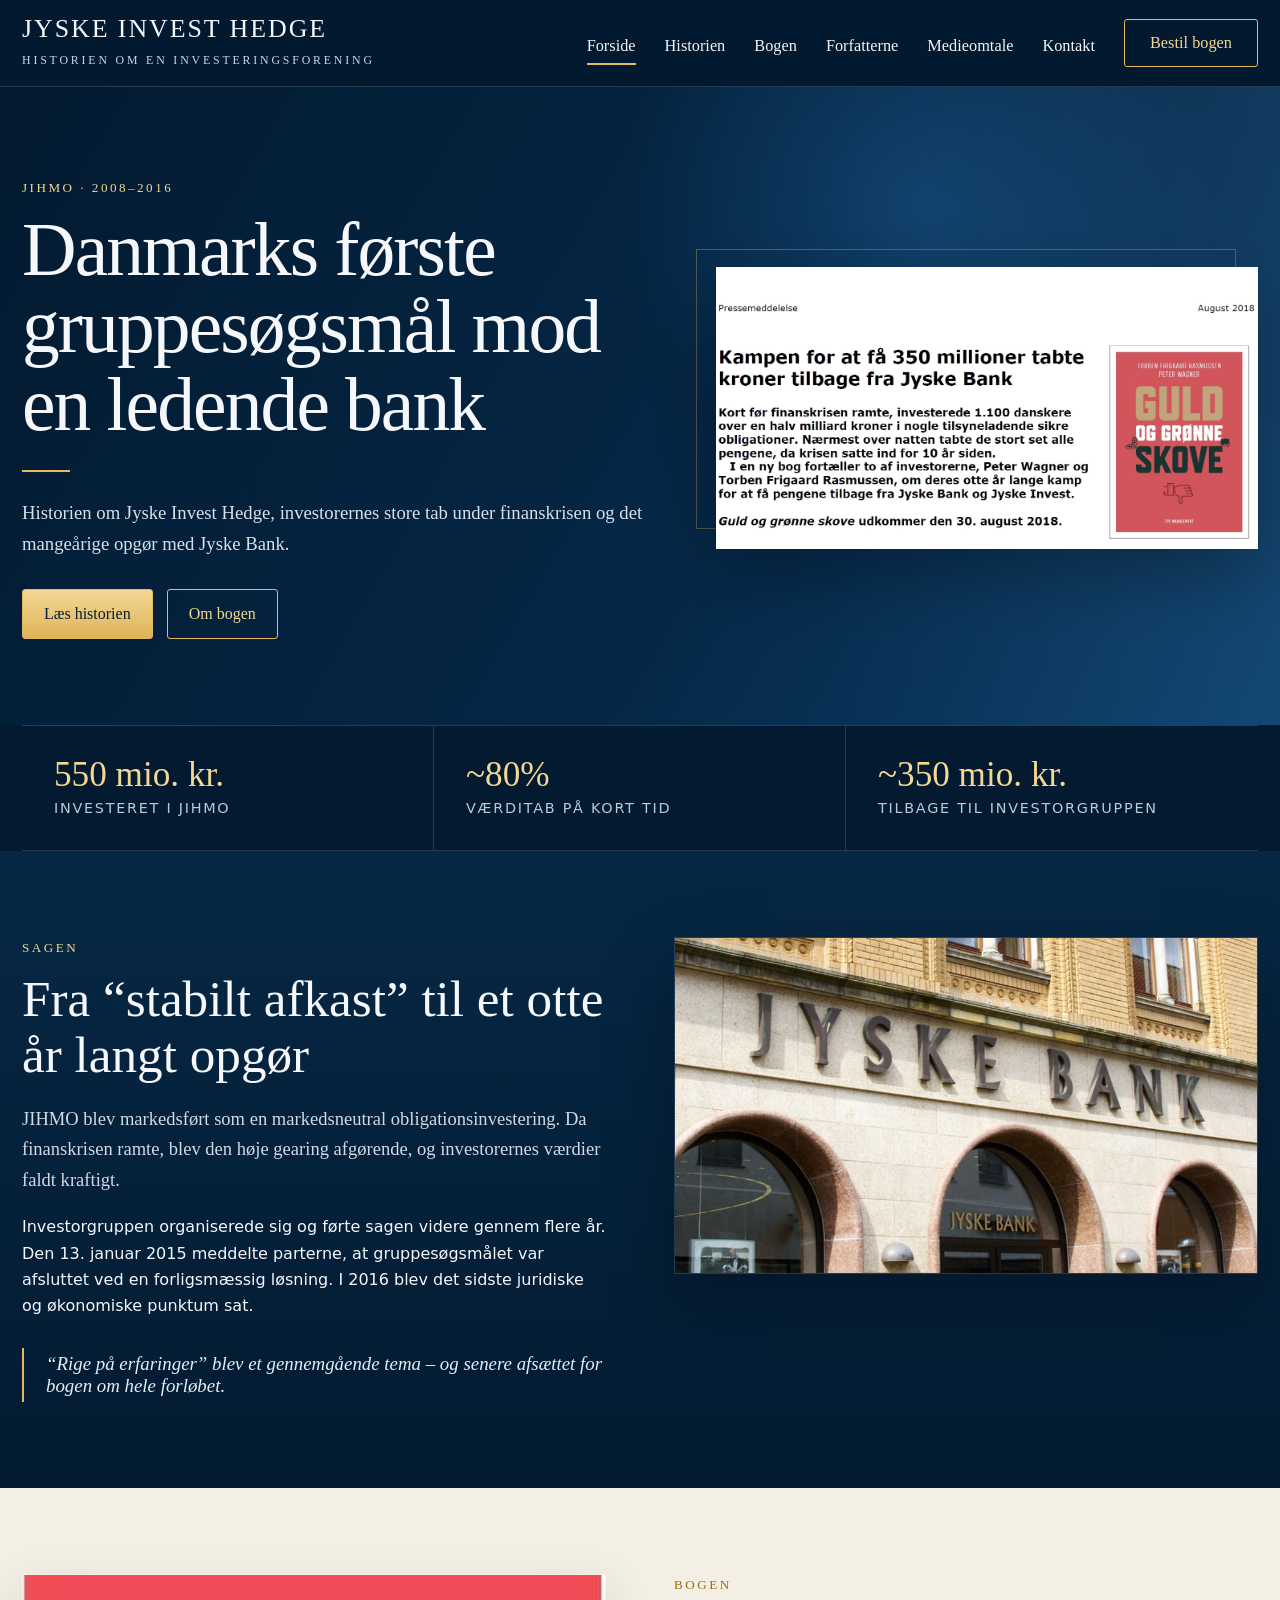
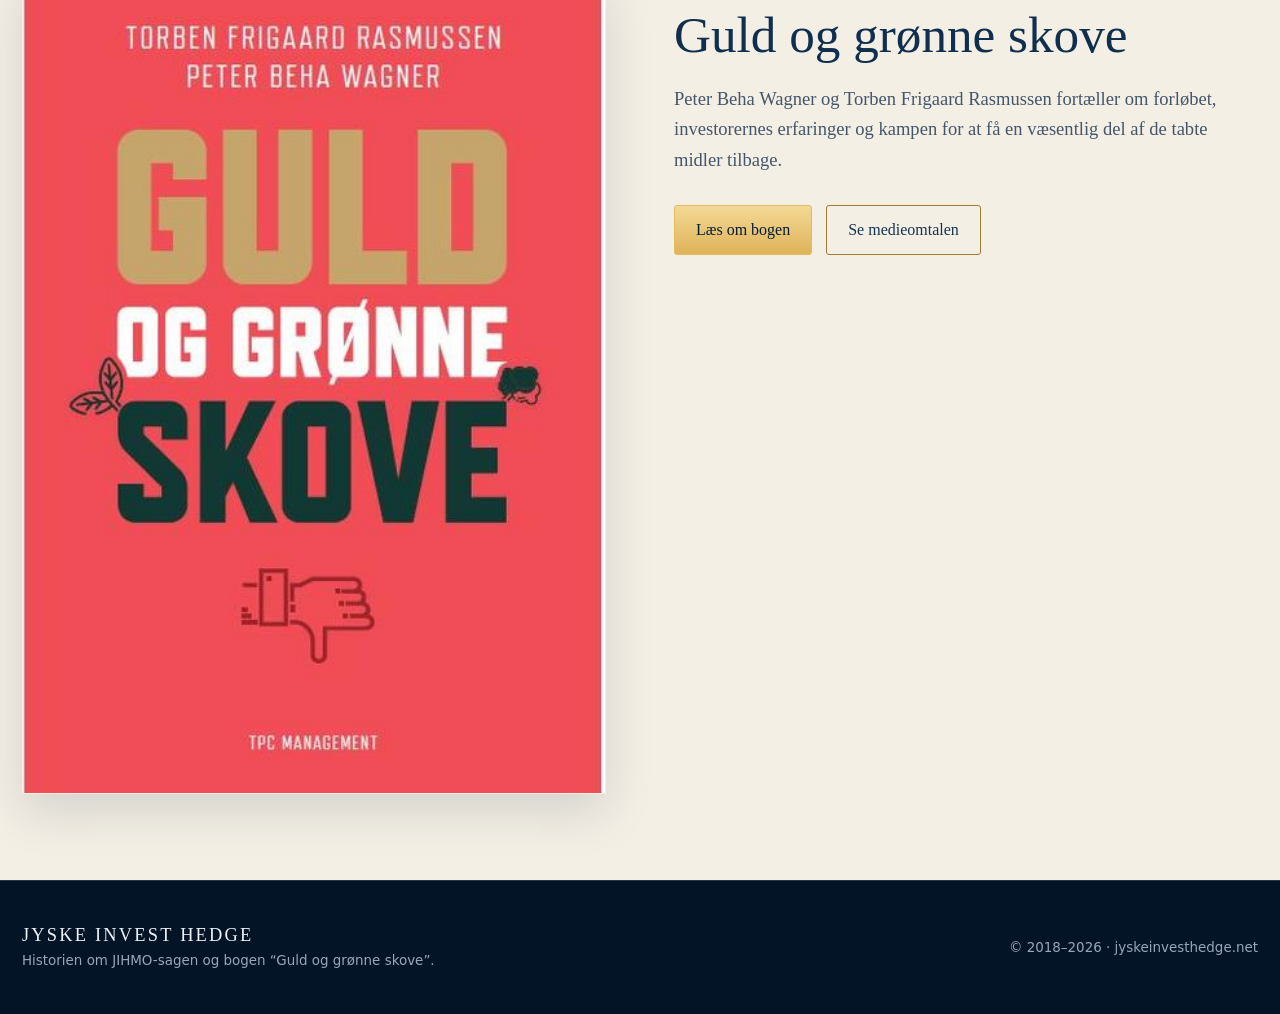
==== index.html @ 3e52d173 "Add files via upload" ====
<!doctype html><html lang="da"><head>
<meta charset="utf-8"><meta name="viewport" content="width=device-width,initial-scale=1">
<meta name="description" content="Jyske Invest Hedge – historien om JIHMO-sagen og bogen Guld og grønne skove."><meta name="theme-color" content="#031a30">
<title>Forside | Jyske Invest Hedge</title>
<link rel="stylesheet" href="styles.css"></head><body>
<header class="site-header"><div class="container nav">
<a class="brand" href="index.html"><strong>Jyske Invest Hedge</strong><span>Historien om en investeringsforening</span></a>
<button class="menu" aria-label="Åbn menu" aria-expanded="false">☰</button>
<nav class="nav-links"><a href="index.html" class="active">Forside</a><a href="historien.html" class="">Historien</a><a href="bestil-bogen.html" class="">Bogen</a><a href="forfatterne.html" class="">Forfatterne</a><a href="medie-omtale.html" class="">Medieomtale</a><a href="kontakt.html" class="">Kontakt</a><a class="order" href="bestil-bogen.html">Bestil bogen</a></nav></div></header><main>
<section class="hero"><div class="container hero-grid"><div>
<div class="eyebrow">JIHMO · 2008–2016</div>
<h1>Danmarks første gruppesøgsmål mod en ledende bank</h1><div class="rule"></div>
<p>Historien om Jyske Invest Hedge, investorernes store tab under finanskrisen og det mangeårige opgør med Jyske Bank.</p>
<div class="hero-actions"><a class="btn" href="historien.html">Læs historien</a><a class="btn secondary" href="bestil-bogen.html">Om bogen</a></div>
</div><div class="hero-visual"><img src="assets/book-presentation.jpg" alt="Guld og grønne skove og materiale om Jyske Invest Hedge"></div></div></section>
<div class="container stats"><div class="stat"><strong>550 mio. kr.</strong><span>Investeret i JIHMO</span></div><div class="stat"><strong>~80%</strong><span>Værditab på kort tid</span></div><div class="stat"><strong>~350 mio. kr.</strong><span>Tilbage til investorgruppen</span></div></div>
<section class="section alt"><div class="container two-col"><div>
<div class="eyebrow">Sagen</div><h2>Fra “stabilt afkast” til et otte år langt opgør</h2>
<p class="lead">JIHMO blev markedsført som en markedsneutral obligationsinvestering. Da finanskrisen ramte, blev den høje gearing afgørende, og investorernes værdier faldt kraftigt.</p>
<p>Investorgruppen organiserede sig og førte sagen videre gennem flere år. Den 13. januar 2015 meddelte parterne, at gruppesøgsmålet var afsluttet ved en forligsmæssig løsning. I 2016 blev det sidste juridiske og økonomiske punktum sat.</p>
<div class="quote">“Rige på erfaringer” blev et gennemgående tema – og senere afsættet for bogen om hele forløbet.</div>
</div><div><img class="feature-img" src="assets/jyske-bank.jpg" alt="Jyske Bank"></div></div></section>
<section class="section paper"><div class="container two-col"><div><img class="feature-img" src="assets/book-cover.jpg" alt="Bogomslag: Guld og grønne skove"></div><div>
<div class="eyebrow" style="color:#9a6d13">Bogen</div><h2>Guld og grønne skove</h2>
<p class="lead">Peter Beha Wagner og Torben Frigaard Rasmussen fortæller om forløbet, investorernes erfaringer og kampen for at få en væsentlig del af de tabte midler tilbage.</p>
<div class="hero-actions"><a class="btn" href="bestil-bogen.html">Læs om bogen</a><a class="btn secondary" style="color:#173450!important;border-color:#9f7a30" href="medie-omtale.html">Se medieomtalen</a></div>
</div></div></section>
</main><footer class="footer"><div class="container footer-grid">
<div><strong>Jyske Invest Hedge</strong><div class="small">Historien om JIHMO-sagen og bogen “Guld og grønne skove”.</div></div>
<div class="small">© 2018–2026 · jyskeinvesthedge.net</div></div></footer><script src="script.js"></script></body></html>
---- styles.css ----
:root{
  --navy-950:#031a30; --navy-900:#052746; --navy-850:#083257; --navy-800:#0b3c67;
  --navy-700:#165486; --cream:#f8f2e4; --paper:#f4efe5; --gold:#e4b95f;
  --gold-soft:#f2d891; --ink:#f5f7fb; --muted:#bdc9d7; --line:rgba(255,255,255,.15);
  --card:rgba(5,39,70,.72); --shadow:0 24px 65px rgba(0,0,0,.28);
}
*{box-sizing:border-box}
html{scroll-behavior:smooth}
body{margin:0;background:var(--navy-950);color:var(--ink);font-family:Inter,ui-sans-serif,system-ui,-apple-system,BlinkMacSystemFont,"Segoe UI",sans-serif;line-height:1.65}
a{color:inherit}
img{max-width:100%}
.container{width:min(1240px,calc(100% - 44px));margin:auto}
.site-header{position:sticky;top:0;z-index:50;background:rgba(3,26,48,.93);backdrop-filter:blur(14px);border-bottom:1px solid var(--line)}
.nav{min-height:86px;display:flex;align-items:center;gap:34px;justify-content:space-between}
.brand{text-decoration:none;min-width:315px}
.brand strong{display:block;font-family:Georgia,"Times New Roman",serif;font-size:1.62rem;font-weight:500;letter-spacing:.075em;text-transform:uppercase;line-height:1.1}
.brand span{display:block;margin-top:7px;font-family:Georgia,"Times New Roman",serif;font-size:.74rem;letter-spacing:.24em;text-transform:uppercase;color:#cbd6e3}
.nav-links{display:flex;align-items:center;gap:29px}
.nav-links a{text-decoration:none;font-family:Georgia,"Times New Roman",serif;font-size:1.02rem;padding:29px 0 23px;position:relative;color:#f4f5f7;white-space:nowrap}
.nav-links a:not(.order):after{content:"";position:absolute;left:0;right:100%;bottom:17px;height:2px;background:var(--gold);transition:.2s}
.nav-links a:hover:after,.nav-links a.active:after{right:0}
.nav-links .order{border:1px solid var(--gold);padding:10px 25px;color:var(--gold-soft);border-radius:3px}
.nav-links .order:hover{background:rgba(228,185,95,.08)}
.menu{display:none;border:1px solid var(--line);background:transparent;color:white;font-size:1.3rem;padding:7px 11px;border-radius:4px}
.hero{position:relative;overflow:hidden;background:
 radial-gradient(circle at 72% 18%,rgba(24,85,137,.55),transparent 28%),
 linear-gradient(120deg,var(--navy-950),var(--navy-900) 58%,#0b416e);padding:90px 0 86px}
.hero:after{content:"";position:absolute;inset:0;background:linear-gradient(90deg,transparent 0 64%,rgba(255,255,255,.035));pointer-events:none}
.hero-grid{position:relative;z-index:2;display:grid;grid-template-columns:1.07fr .93fr;gap:70px;align-items:center}
.eyebrow{text-transform:uppercase;letter-spacing:.19em;color:var(--gold-soft);font-family:Georgia,"Times New Roman",serif;font-size:.82rem;margin-bottom:12px}
h1,h2,h3{font-family:Georgia,"Times New Roman",serif;font-weight:500}
.hero h1,.page-hero h1{font-size:clamp(3rem,5.9vw,5.9rem);line-height:1.03;margin:.08em 0 .24em;letter-spacing:-.025em}
.hero p,.page-hero p{font-family:Georgia,"Times New Roman",serif;font-size:1.17rem;color:#d7e0ea;max-width:760px}
.rule{width:48px;height:2px;background:var(--gold);margin:26px 0}
.hero-visual{position:relative}
.hero-visual:before{content:"";position:absolute;inset:-18px 22px 20px -20px;border:1px solid rgba(228,185,95,.33);z-index:-1}
.hero-visual img{display:block;width:100%;max-height:520px;object-fit:cover;filter:saturate(.75) contrast(1.02);box-shadow:var(--shadow)}
.hero-actions{display:flex;gap:14px;flex-wrap:wrap;margin-top:29px}
.btn{display:inline-flex;align-items:center;justify-content:center;gap:8px;text-decoration:none;border:1px solid var(--gold);color:#061d33!important;background:linear-gradient(#f3d995,#deb359);padding:11px 21px;border-radius:3px;font-family:Georgia,"Times New Roman",serif;font-size:1rem;transition:.18s}
.btn:hover{transform:translateY(-1px);filter:brightness(1.05)}
.btn.secondary{background:transparent;color:var(--gold-soft)!important}
.stats{display:grid;grid-template-columns:repeat(3,1fr);border-top:1px solid var(--line);border-bottom:1px solid var(--line)}
.stat{padding:29px 32px;border-right:1px solid var(--line)}
.stat:last-child{border-right:0}
.stat strong{font:500 2.2rem Georgia,serif;color:var(--gold-soft);display:block}
.stat span{font-size:.9rem;text-transform:uppercase;letter-spacing:.12em;color:var(--muted)}
.section{padding:86px 0}
.section.alt{background:linear-gradient(180deg,rgba(9,53,89,.50),rgba(4,29,51,.18))}
.section.paper{background:var(--paper);color:#172638}
.section h2{font-size:clamp(2.1rem,4vw,3.7rem);line-height:1.1;margin:0 0 20px}
.section.paper h2,.section.paper h3{color:#102f4f}
.lead{font-family:Georgia,"Times New Roman",serif;font-size:1.16rem;color:#cfdae5;max-width:850px}
.paper .lead,.paper p{color:#45566a}
.two-col{display:grid;grid-template-columns:1fr 1fr;gap:68px;align-items:start}
.feature-img{width:100%;display:block;box-shadow:var(--shadow);border:1px solid rgba(255,255,255,.12)}
.paper .feature-img{box-shadow:0 18px 45px rgba(20,37,55,.14)}
.quote{border-left:2px solid var(--gold);padding:5px 0 5px 22px;font:italic 1.18rem Georgia,serif;color:#e6edf4;margin-top:28px}
.paper .quote{color:#33485c}
.card-grid{display:grid;grid-template-columns:repeat(3,1fr);gap:22px;margin-top:34px}
.card{background:linear-gradient(155deg,rgba(9,58,98,.88),rgba(4,33,58,.88));border:1px solid var(--line);padding:29px;min-height:210px}
.card h3{font-size:1.45rem;margin:0 0 12px}
.card p{color:#cbd6e1}
.page-hero{background:
 radial-gradient(circle at 78% 10%,rgba(26,86,138,.45),transparent 24%),
 linear-gradient(125deg,var(--navy-950),#07345b);padding:68px 0 62px;border-bottom:1px solid var(--line)}
.page-hero h1{font-size:clamp(2.7rem,5vw,4.9rem)}
.prose h2{margin-top:45px}
.prose h3{color:var(--gold-soft);margin-top:32px;font-size:1.35rem}
.prose p{color:#d0dae4}
.facts{background:rgba(255,255,255,.055);border:1px solid var(--line);padding:25px}
.authors{display:grid;grid-template-columns:1fr 1fr;gap:28px}
.author{background:linear-gradient(150deg,rgba(9,58,98,.92),rgba(4,32,56,.95));border:1px solid var(--line)}
.author img{width:100%;height:440px;object-fit:cover;object-position:center top;filter:saturate(.82)}
.author-body{padding:30px}
.author-body h2{font-size:2rem}
.author-body p{color:#ccd7e2}
.book-grid{display:grid;grid-template-columns:.72fr 1.28fr;gap:76px;align-items:center}
.book-cover{max-width:405px;width:100%;box-shadow:0 28px 70px rgba(0,0,0,.42)}
.pill{display:inline-block;border:1px solid rgba(228,185,95,.6);color:var(--gold-soft);padding:5px 10px;font-size:.76rem;letter-spacing:.08em;text-transform:uppercase}
.contact-grid{display:grid;grid-template-columns:1fr 1fr;gap:24px}
.contact-card{background:linear-gradient(155deg,rgba(9,58,98,.86),rgba(4,33,58,.94));padding:34px;border:1px solid var(--line)}
.contact-card h2{font-size:2rem}
.contact-card a.email{color:var(--gold-soft);font-weight:700}
.media-hero{position:relative;overflow:hidden;background:linear-gradient(110deg,var(--navy-950) 0%,#052c4f 54%,#0a4779);padding:58px 0 36px}
.media-hero .container{position:relative;z-index:2}
.media-hero:after{content:"FINANS";position:absolute;right:6%;top:-12%;font:700 clamp(7rem,18vw,17rem) Georgia,serif;color:rgba(255,255,255,.045);letter-spacing:.01em;transform:rotate(-5deg)}
.media-head{display:grid;grid-template-columns:1.25fr .75fr;gap:80px;align-items:end}
.media-head h1{font-size:clamp(3.2rem,6vw,5.8rem);line-height:1;margin:.06em 0}
.media-side{font:italic 1.45rem Georgia,serif;color:#d9e3ed;border-left:2px solid var(--gold);padding-left:24px;max-width:280px}
.filters{display:flex;align-items:center;gap:12px;flex-wrap:wrap;margin:34px 0 0}
.filter-btn{border:1px solid rgba(255,255,255,.18);background:transparent;color:#cbd7e4;padding:9px 17px;border-radius:2px;cursor:pointer;font:1rem Georgia,serif}
.filter-btn.active,.filter-btn:hover{border-color:var(--gold);background:linear-gradient(#f3d995,#deb359);color:#08243e}
.search{margin-left:auto;min-width:300px;background:transparent;border:1px solid rgba(255,255,255,.25);color:white;padding:11px 14px;font:1rem Georgia,serif}
.search::placeholder{color:#879caf}
.media-section{padding:42px 0 82px;background:linear-gradient(180deg,#062c4d,#031a30)}
.media-grid{display:grid;grid-template-columns:repeat(3,1fr);gap:24px}
.media-card{display:flex;flex-direction:column;background:linear-gradient(165deg,#0a416e,#062b4a 78%);border:1px solid rgba(255,255,255,.17);min-height:390px;box-shadow:0 14px 34px rgba(0,0,0,.13)}
.media-art{height:135px;padding:23px 25px;display:flex;align-items:flex-end;background:
 linear-gradient(135deg,rgba(255,255,255,.09),rgba(255,255,255,.01)),
 repeating-linear-gradient(0deg,rgba(255,255,255,.025) 0 1px,transparent 1px 13px)}
.media-art strong{font:700 2.15rem Georgia,serif;letter-spacing:.025em;color:#e8edf3}
.media-body{display:flex;flex-direction:column;flex:1;padding:20px 25px 24px}
.meta{display:flex;justify-content:space-between;gap:12px;color:var(--gold-soft);font:.74rem Georgia,serif;letter-spacing:.13em;text-transform:uppercase}
.media-card h2{font-size:1.75rem;line-height:1.13;margin:13px 0 12px}
.media-card p{color:#d1dbe5;margin:0 0 20px}
.status{font-size:.77rem;color:#aab8c6;margin-top:auto;margin-bottom:14px}
.text-link{display:inline-flex;align-items:center;gap:7px;color:var(--gold-soft);text-decoration:none;font:1rem Georgia,serif;width:max-content;border-bottom:1px solid var(--gold);padding-bottom:2px}
.text-link.disabled{opacity:.48;pointer-events:none;border-bottom-color:transparent}
.archive-head{display:flex;justify-content:space-between;gap:20px;align-items:end;margin:64px 0 22px}
.archive-head h2{margin:0;font-size:2.35rem}
.archive-list{border-top:1px solid var(--line)}
.archive-row{display:grid;grid-template-columns:100px 185px 1fr 155px;gap:20px;align-items:center;border-bottom:1px solid var(--line);padding:18px 8px}
.archive-row .year{color:var(--gold-soft);font-family:Georgia,serif}
.archive-row .pub{color:#c8d3de}
.archive-row .title{font-family:Georgia,serif;font-size:1.06rem}
.archive-row a{color:var(--gold-soft);text-decoration:none}
.hidden{display:none!important}
.note{border:1px solid rgba(228,185,95,.4);padding:17px 20px;color:#c7d2dd;margin:25px 0}
.footer{background:#021426;border-top:1px solid var(--line);padding:42px 0;color:#aebdcb}
.footer-grid{display:flex;justify-content:space-between;align-items:center;gap:30px}
.footer strong{font:500 1.15rem Georgia,serif;letter-spacing:.12em;text-transform:uppercase;color:#edf2f7}
.small{font-size:.84rem;color:#95a8b9}
@media(max-width:1050px){
 .brand{min-width:auto}.nav-links{gap:18px}.nav-links a{font-size:.94rem}
}
@media(max-width:900px){
 .hero-grid,.two-col,.book-grid,.authors,.contact-grid,.media-head{grid-template-columns:1fr}
 .media-grid{grid-template-columns:1fr 1fr}.hero{padding:64px 0}
 .nav-links{display:none;position:absolute;top:86px;left:0;right:0;background:#03213c;padding:15px 24px 26px;flex-direction:column;align-items:flex-start;border-bottom:1px solid var(--line)}
 .nav-links.open{display:flex}.nav-links a{padding:8px 0}.nav-links a:not(.order):after{bottom:3px}.menu{display:block}
 .stats{grid-template-columns:1fr}.stat{border-right:0;border-bottom:1px solid var(--line)}.stat:last-child{border-bottom:0}
 .archive-row{grid-template-columns:75px 150px 1fr}.archive-row .action{grid-column:3}
 .search{width:100%;margin-left:0}.media-side{display:none}
}
@media(max-width:620px){
 .container{width:min(100% - 28px,1240px)}.brand strong{font-size:1.15rem}.brand span{font-size:.6rem}
 .hero h1,.page-hero h1,.media-head h1{font-size:2.65rem}.section{padding:62px 0}
 .media-grid{grid-template-columns:1fr}.archive-row{grid-template-columns:1fr;gap:5px;padding:15px 2px}
 .archive-row .action{grid-column:auto}.footer-grid{flex-direction:column;align-items:flex-start}.author img{height:380px}
}
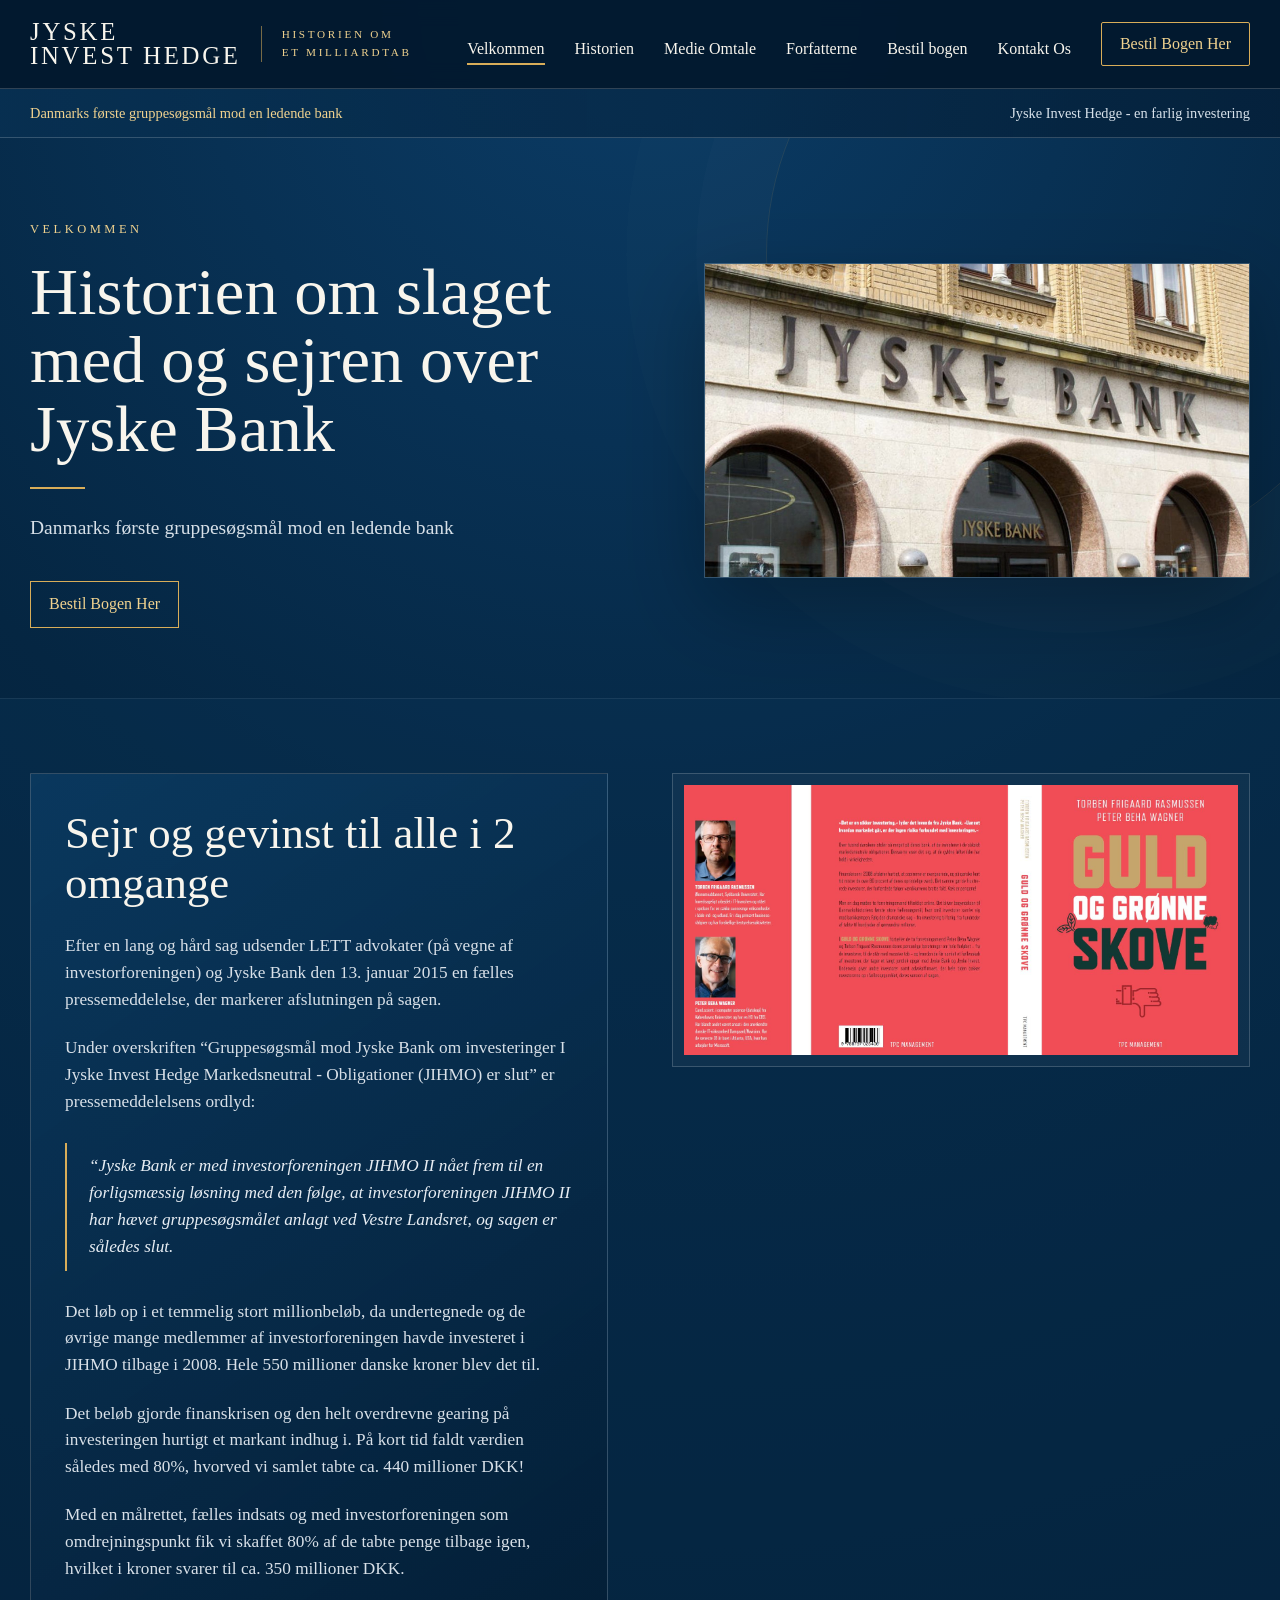
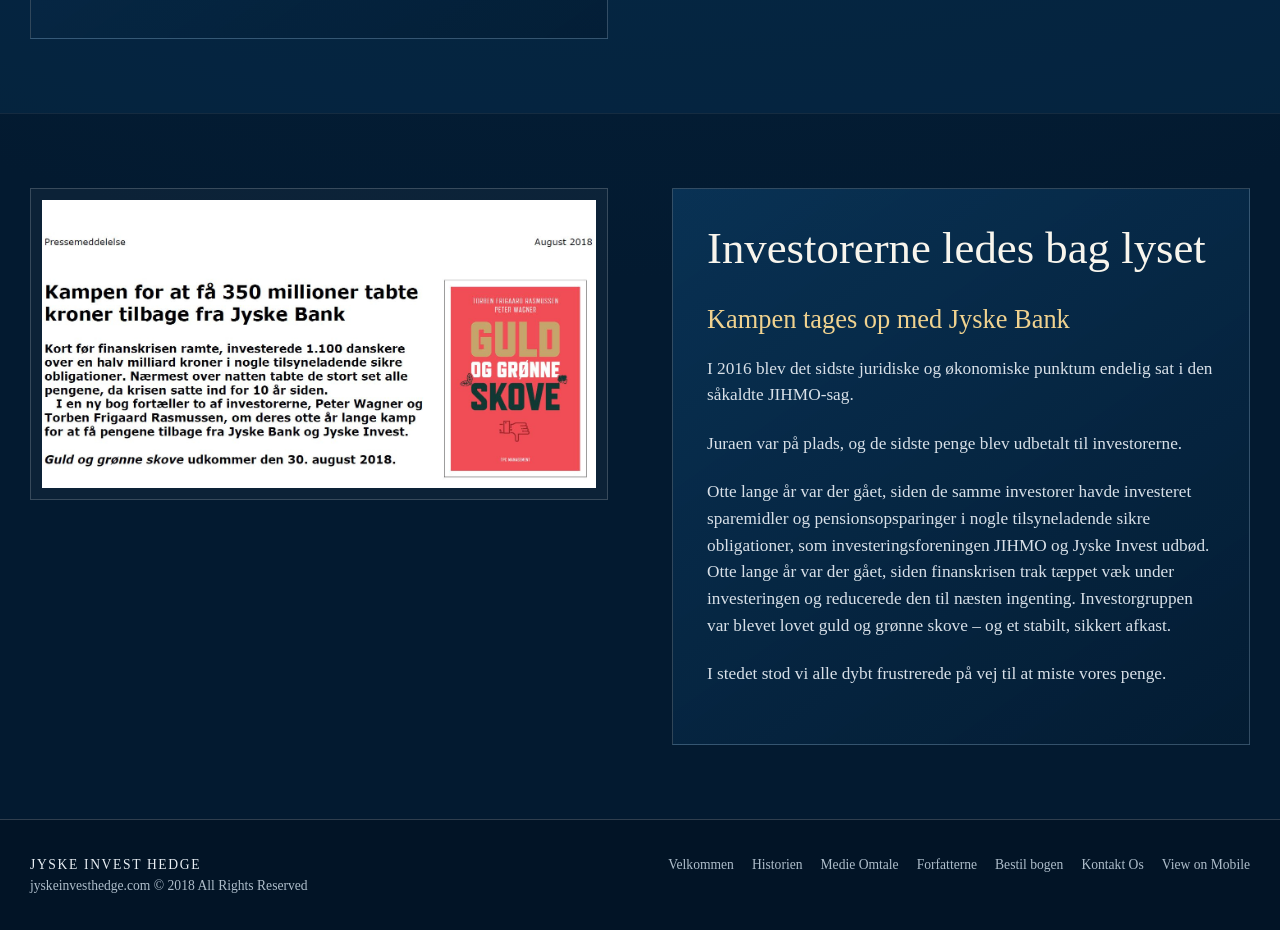
==== commit 862f56f5: "Add files via upload" ====
--- a/index.html
+++ b/index.html
@@ -1,30 +1,3 @@
-<!doctype html><html lang="da"><head>
-<meta charset="utf-8"><meta name="viewport" content="width=device-width,initial-scale=1">
-<meta name="description" content="Jyske Invest Hedge – historien om JIHMO-sagen og bogen Guld og grønne skove."><meta name="theme-color" content="#031a30">
-<title>Forside | Jyske Invest Hedge</title>
-<link rel="stylesheet" href="styles.css"></head><body>
-<header class="site-header"><div class="container nav">
-<a class="brand" href="index.html"><strong>Jyske Invest Hedge</strong><span>Historien om en investeringsforening</span></a>
-<button class="menu" aria-label="Åbn menu" aria-expanded="false">☰</button>
-<nav class="nav-links"><a href="index.html" class="active">Forside</a><a href="historien.html" class="">Historien</a><a href="bestil-bogen.html" class="">Bogen</a><a href="forfatterne.html" class="">Forfatterne</a><a href="medie-omtale.html" class="">Medieomtale</a><a href="kontakt.html" class="">Kontakt</a><a class="order" href="bestil-bogen.html">Bestil bogen</a></nav></div></header><main>
-<section class="hero"><div class="container hero-grid"><div>
-<div class="eyebrow">JIHMO · 2008–2016</div>
-<h1>Danmarks første gruppesøgsmål mod en ledende bank</h1><div class="rule"></div>
-<p>Historien om Jyske Invest Hedge, investorernes store tab under finanskrisen og det mangeårige opgør med Jyske Bank.</p>
-<div class="hero-actions"><a class="btn" href="historien.html">Læs historien</a><a class="btn secondary" href="bestil-bogen.html">Om bogen</a></div>
-</div><div class="hero-visual"><img src="assets/book-presentation.jpg" alt="Guld og grønne skove og materiale om Jyske Invest Hedge"></div></div></section>
-<div class="container stats"><div class="stat"><strong>550 mio. kr.</strong><span>Investeret i JIHMO</span></div><div class="stat"><strong>~80%</strong><span>Værditab på kort tid</span></div><div class="stat"><strong>~350 mio. kr.</strong><span>Tilbage til investorgruppen</span></div></div>
-<section class="section alt"><div class="container two-col"><div>
-<div class="eyebrow">Sagen</div><h2>Fra “stabilt afkast” til et otte år langt opgør</h2>
-<p class="lead">JIHMO blev markedsført som en markedsneutral obligationsinvestering. Da finanskrisen ramte, blev den høje gearing afgørende, og investorernes værdier faldt kraftigt.</p>
-<p>Investorgruppen organiserede sig og førte sagen videre gennem flere år. Den 13. januar 2015 meddelte parterne, at gruppesøgsmålet var afsluttet ved en forligsmæssig løsning. I 2016 blev det sidste juridiske og økonomiske punktum sat.</p>
-<div class="quote">“Rige på erfaringer” blev et gennemgående tema – og senere afsættet for bogen om hele forløbet.</div>
-</div><div><img class="feature-img" src="assets/jyske-bank.jpg" alt="Jyske Bank"></div></div></section>
-<section class="section paper"><div class="container two-col"><div><img class="feature-img" src="assets/book-cover.jpg" alt="Bogomslag: Guld og grønne skove"></div><div>
-<div class="eyebrow" style="color:#9a6d13">Bogen</div><h2>Guld og grønne skove</h2>
-<p class="lead">Peter Beha Wagner og Torben Frigaard Rasmussen fortæller om forløbet, investorernes erfaringer og kampen for at få en væsentlig del af de tabte midler tilbage.</p>
-<div class="hero-actions"><a class="btn" href="bestil-bogen.html">Læs om bogen</a><a class="btn secondary" style="color:#173450!important;border-color:#9f7a30" href="medie-omtale.html">Se medieomtalen</a></div>
-</div></div></section>
-</main><footer class="footer"><div class="container footer-grid">
-<div><strong>Jyske Invest Hedge</strong><div class="small">Historien om JIHMO-sagen og bogen “Guld og grønne skove”.</div></div>
-<div class="small">© 2018–2026 · jyskeinvesthedge.net</div></div></footer><script src="script.js"></script></body></html>+<!doctype html><html lang="da"><head><meta charset="utf-8"><meta name="viewport" content="width=device-width,initial-scale=1"><meta name="theme-color" content="#041d35"><title>Home</title><link rel="stylesheet" href="styles.css"></head><body id="top"><header class="header"><div class="wrap nav"><a class="brand" href="index.html"><div class="brand-title">JYSKE<br>INVEST HEDGE</div><div class="brand-sub">Historien om<br>et milliardtab</div></a><button class="menu" aria-label="Menu" aria-expanded="false">☰</button><nav class="links"><a href="index.html" class="active">Velkommen</a><a href="historien.html" class="">Historien</a><a href="medie-omtale.html" class="">Medie Omtale</a><a href="forfatterne.html" class="">Forfatterne</a><a href="bestil-bogen.html" class="">Bestil bogen</a><a href="kontakt-os.html" class="">Kontakt Os</a><a class="order" href="https://skrivevaerkstedet.dk/shop/boeger/peter-beha-wagner-torben-frigaard-rasmussen-guld-og-groenne-skove/" target="_blank" rel="noopener">Bestil Bogen Her</a></nav></div></header><div class="site-banner"><div class="wrap banner-grid"><span><strong>Danmarks første gruppesøgsmål mod en ledende bank</strong></span><span>Jyske Invest Hedge - en farlig investering</span></div></div><main><section class="hero"><div class="wrap hero-grid"><div><div class="eyebrow">Velkommen</div><h1>Historien om slaget med og sejren over Jyske Bank</h1><div class="rule"></div><p class="lead">Danmarks første gruppesøgsmål mod en ledende bank</p><a class="btn" href="https://skrivevaerkstedet.dk/shop/boeger/peter-beha-wagner-torben-frigaard-rasmussen-guld-og-groenne-skove/" target="_blank" rel="noopener">Bestil Bogen Her</a></div><div><img class="hero-image" src="assets/jyske-bank.jpg" alt="Jyske Bank"></div></div></section>
+<section class="section alt"><div class="wrap two"><article class="story-card prose"><h2>Sejr og gevinst til alle i 2 omgange</h2><p>Efter en lang og hård sag udsender LETT advokater (på vegne af investorforeningen) og Jyske Bank den 13. januar 2015 en fælles pressemeddelelse, der markerer afslutningen på sagen.</p><p>Under overskriften “Gruppesøgsmål mod Jyske Bank om investeringer I Jyske Invest Hedge Markedsneutral - Obligationer (JIHMO) er slut” er pressemeddelelsens ordlyd:</p><div class="quote">“Jyske Bank er med investorforeningen JIHMO II nået frem til en forligsmæssig løsning med den følge, at investorforeningen JIHMO II har hævet gruppesøgsmålet anlagt ved Vestre Landsret, og sagen er således slut.</div><p>Det løb op i et temmelig stort millionbeløb, da undertegnede og de øvrige mange medlemmer af investorforeningen havde investeret i JIHMO tilbage i 2008. Hele 550 millioner danske kroner blev det til.</p><p>Det beløb gjorde finanskrisen og den helt overdrevne gearing på investeringen hurtigt et markant indhug i. På kort tid faldt værdien således med 80%, hvorved vi samlet tabte ca. 440 millioner DKK!</p><p>Med en målrettet, fælles indsats og med investorforeningen som omdrejningspunkt fik vi skaffet 80% af de tabte penge tilbage igen, hvilket i kroner svarer til ca. 350 millioner DKK.</p></article><div class="image-frame"><img src="assets/home-book-presentation.jpg" alt="Materiale om JIHMO-sagen"></div></div></section>
+<section class="section"><div class="wrap two"><div class="image-frame"><img src="assets/home-book-spread.jpg" alt="Bogen om JIHMO-sagen"></div><article class="story-card prose"><h2>Investorerne ledes bag lyset</h2><h3>Kampen tages op med Jyske Bank</h3><p>I 2016 blev det sidste juridiske og økonomiske punktum endelig sat i den såkaldte JIHMO-sag.</p><p>Juraen var på plads, og de sidste penge blev udbetalt til investorerne.</p><p>Otte lange år var der gået, siden de samme investorer havde investeret sparemidler og pensionsopsparinger i nogle tilsyneladende sikre obligationer, som investeringsforeningen JIHMO og Jyske Invest udbød. Otte lange år var der gået, siden finanskrisen trak tæppet væk under investeringen og reducerede den til næsten ingenting. Investorgruppen var blevet lovet guld og grønne skove – og et stabilt, sikkert afkast.</p><p>I stedet stod vi alle dybt frustrerede på vej til at miste vores penge.</p></article></div></section></main><footer class="footer"><div class="wrap footer-inner"><div><strong>Jyske Invest Hedge</strong><br>jyskeinvesthedge.com © 2018 All Rights Reserved</div><nav class="footer-nav"><a href="index.html">Velkommen</a><a href="historien.html">Historien</a><a href="medie-omtale.html">Medie Omtale</a><a href="forfatterne.html">Forfatterne</a><a href="bestil-bogen.html">Bestil bogen</a><a href="kontakt-os.html">Kontakt Os</a><a href="#top">View on Mobile</a></nav></div></footer><script src="script.js"></script></body></html>
--- a/styles.css
+++ b/styles.css
@@ -1,141 +1,11 @@
 
-:root{
-  --navy-950:#031a30; --navy-900:#052746; --navy-850:#083257; --navy-800:#0b3c67;
-  --navy-700:#165486; --cream:#f8f2e4; --paper:#f4efe5; --gold:#e4b95f;
-  --gold-soft:#f2d891; --ink:#f5f7fb; --muted:#bdc9d7; --line:rgba(255,255,255,.15);
-  --card:rgba(5,39,70,.72); --shadow:0 24px 65px rgba(0,0,0,.28);
-}
-*{box-sizing:border-box}
-html{scroll-behavior:smooth}
-body{margin:0;background:var(--navy-950);color:var(--ink);font-family:Inter,ui-sans-serif,system-ui,-apple-system,BlinkMacSystemFont,"Segoe UI",sans-serif;line-height:1.65}
-a{color:inherit}
-img{max-width:100%}
-.container{width:min(1240px,calc(100% - 44px));margin:auto}
-.site-header{position:sticky;top:0;z-index:50;background:rgba(3,26,48,.93);backdrop-filter:blur(14px);border-bottom:1px solid var(--line)}
-.nav{min-height:86px;display:flex;align-items:center;gap:34px;justify-content:space-between}
-.brand{text-decoration:none;min-width:315px}
-.brand strong{display:block;font-family:Georgia,"Times New Roman",serif;font-size:1.62rem;font-weight:500;letter-spacing:.075em;text-transform:uppercase;line-height:1.1}
-.brand span{display:block;margin-top:7px;font-family:Georgia,"Times New Roman",serif;font-size:.74rem;letter-spacing:.24em;text-transform:uppercase;color:#cbd6e3}
-.nav-links{display:flex;align-items:center;gap:29px}
-.nav-links a{text-decoration:none;font-family:Georgia,"Times New Roman",serif;font-size:1.02rem;padding:29px 0 23px;position:relative;color:#f4f5f7;white-space:nowrap}
-.nav-links a:not(.order):after{content:"";position:absolute;left:0;right:100%;bottom:17px;height:2px;background:var(--gold);transition:.2s}
-.nav-links a:hover:after,.nav-links a.active:after{right:0}
-.nav-links .order{border:1px solid var(--gold);padding:10px 25px;color:var(--gold-soft);border-radius:3px}
-.nav-links .order:hover{background:rgba(228,185,95,.08)}
-.menu{display:none;border:1px solid var(--line);background:transparent;color:white;font-size:1.3rem;padding:7px 11px;border-radius:4px}
-.hero{position:relative;overflow:hidden;background:
- radial-gradient(circle at 72% 18%,rgba(24,85,137,.55),transparent 28%),
- linear-gradient(120deg,var(--navy-950),var(--navy-900) 58%,#0b416e);padding:90px 0 86px}
-.hero:after{content:"";position:absolute;inset:0;background:linear-gradient(90deg,transparent 0 64%,rgba(255,255,255,.035));pointer-events:none}
-.hero-grid{position:relative;z-index:2;display:grid;grid-template-columns:1.07fr .93fr;gap:70px;align-items:center}
-.eyebrow{text-transform:uppercase;letter-spacing:.19em;color:var(--gold-soft);font-family:Georgia,"Times New Roman",serif;font-size:.82rem;margin-bottom:12px}
-h1,h2,h3{font-family:Georgia,"Times New Roman",serif;font-weight:500}
-.hero h1,.page-hero h1{font-size:clamp(3rem,5.9vw,5.9rem);line-height:1.03;margin:.08em 0 .24em;letter-spacing:-.025em}
-.hero p,.page-hero p{font-family:Georgia,"Times New Roman",serif;font-size:1.17rem;color:#d7e0ea;max-width:760px}
-.rule{width:48px;height:2px;background:var(--gold);margin:26px 0}
-.hero-visual{position:relative}
-.hero-visual:before{content:"";position:absolute;inset:-18px 22px 20px -20px;border:1px solid rgba(228,185,95,.33);z-index:-1}
-.hero-visual img{display:block;width:100%;max-height:520px;object-fit:cover;filter:saturate(.75) contrast(1.02);box-shadow:var(--shadow)}
-.hero-actions{display:flex;gap:14px;flex-wrap:wrap;margin-top:29px}
-.btn{display:inline-flex;align-items:center;justify-content:center;gap:8px;text-decoration:none;border:1px solid var(--gold);color:#061d33!important;background:linear-gradient(#f3d995,#deb359);padding:11px 21px;border-radius:3px;font-family:Georgia,"Times New Roman",serif;font-size:1rem;transition:.18s}
-.btn:hover{transform:translateY(-1px);filter:brightness(1.05)}
-.btn.secondary{background:transparent;color:var(--gold-soft)!important}
-.stats{display:grid;grid-template-columns:repeat(3,1fr);border-top:1px solid var(--line);border-bottom:1px solid var(--line)}
-.stat{padding:29px 32px;border-right:1px solid var(--line)}
-.stat:last-child{border-right:0}
-.stat strong{font:500 2.2rem Georgia,serif;color:var(--gold-soft);display:block}
-.stat span{font-size:.9rem;text-transform:uppercase;letter-spacing:.12em;color:var(--muted)}
-.section{padding:86px 0}
-.section.alt{background:linear-gradient(180deg,rgba(9,53,89,.50),rgba(4,29,51,.18))}
-.section.paper{background:var(--paper);color:#172638}
-.section h2{font-size:clamp(2.1rem,4vw,3.7rem);line-height:1.1;margin:0 0 20px}
-.section.paper h2,.section.paper h3{color:#102f4f}
-.lead{font-family:Georgia,"Times New Roman",serif;font-size:1.16rem;color:#cfdae5;max-width:850px}
-.paper .lead,.paper p{color:#45566a}
-.two-col{display:grid;grid-template-columns:1fr 1fr;gap:68px;align-items:start}
-.feature-img{width:100%;display:block;box-shadow:var(--shadow);border:1px solid rgba(255,255,255,.12)}
-.paper .feature-img{box-shadow:0 18px 45px rgba(20,37,55,.14)}
-.quote{border-left:2px solid var(--gold);padding:5px 0 5px 22px;font:italic 1.18rem Georgia,serif;color:#e6edf4;margin-top:28px}
-.paper .quote{color:#33485c}
-.card-grid{display:grid;grid-template-columns:repeat(3,1fr);gap:22px;margin-top:34px}
-.card{background:linear-gradient(155deg,rgba(9,58,98,.88),rgba(4,33,58,.88));border:1px solid var(--line);padding:29px;min-height:210px}
-.card h3{font-size:1.45rem;margin:0 0 12px}
-.card p{color:#cbd6e1}
-.page-hero{background:
- radial-gradient(circle at 78% 10%,rgba(26,86,138,.45),transparent 24%),
- linear-gradient(125deg,var(--navy-950),#07345b);padding:68px 0 62px;border-bottom:1px solid var(--line)}
-.page-hero h1{font-size:clamp(2.7rem,5vw,4.9rem)}
-.prose h2{margin-top:45px}
-.prose h3{color:var(--gold-soft);margin-top:32px;font-size:1.35rem}
-.prose p{color:#d0dae4}
-.facts{background:rgba(255,255,255,.055);border:1px solid var(--line);padding:25px}
-.authors{display:grid;grid-template-columns:1fr 1fr;gap:28px}
-.author{background:linear-gradient(150deg,rgba(9,58,98,.92),rgba(4,32,56,.95));border:1px solid var(--line)}
-.author img{width:100%;height:440px;object-fit:cover;object-position:center top;filter:saturate(.82)}
-.author-body{padding:30px}
-.author-body h2{font-size:2rem}
-.author-body p{color:#ccd7e2}
-.book-grid{display:grid;grid-template-columns:.72fr 1.28fr;gap:76px;align-items:center}
-.book-cover{max-width:405px;width:100%;box-shadow:0 28px 70px rgba(0,0,0,.42)}
-.pill{display:inline-block;border:1px solid rgba(228,185,95,.6);color:var(--gold-soft);padding:5px 10px;font-size:.76rem;letter-spacing:.08em;text-transform:uppercase}
-.contact-grid{display:grid;grid-template-columns:1fr 1fr;gap:24px}
-.contact-card{background:linear-gradient(155deg,rgba(9,58,98,.86),rgba(4,33,58,.94));padding:34px;border:1px solid var(--line)}
-.contact-card h2{font-size:2rem}
-.contact-card a.email{color:var(--gold-soft);font-weight:700}
-.media-hero{position:relative;overflow:hidden;background:linear-gradient(110deg,var(--navy-950) 0%,#052c4f 54%,#0a4779);padding:58px 0 36px}
-.media-hero .container{position:relative;z-index:2}
-.media-hero:after{content:"FINANS";position:absolute;right:6%;top:-12%;font:700 clamp(7rem,18vw,17rem) Georgia,serif;color:rgba(255,255,255,.045);letter-spacing:.01em;transform:rotate(-5deg)}
-.media-head{display:grid;grid-template-columns:1.25fr .75fr;gap:80px;align-items:end}
-.media-head h1{font-size:clamp(3.2rem,6vw,5.8rem);line-height:1;margin:.06em 0}
-.media-side{font:italic 1.45rem Georgia,serif;color:#d9e3ed;border-left:2px solid var(--gold);padding-left:24px;max-width:280px}
-.filters{display:flex;align-items:center;gap:12px;flex-wrap:wrap;margin:34px 0 0}
-.filter-btn{border:1px solid rgba(255,255,255,.18);background:transparent;color:#cbd7e4;padding:9px 17px;border-radius:2px;cursor:pointer;font:1rem Georgia,serif}
-.filter-btn.active,.filter-btn:hover{border-color:var(--gold);background:linear-gradient(#f3d995,#deb359);color:#08243e}
-.search{margin-left:auto;min-width:300px;background:transparent;border:1px solid rgba(255,255,255,.25);color:white;padding:11px 14px;font:1rem Georgia,serif}
-.search::placeholder{color:#879caf}
-.media-section{padding:42px 0 82px;background:linear-gradient(180deg,#062c4d,#031a30)}
-.media-grid{display:grid;grid-template-columns:repeat(3,1fr);gap:24px}
-.media-card{display:flex;flex-direction:column;background:linear-gradient(165deg,#0a416e,#062b4a 78%);border:1px solid rgba(255,255,255,.17);min-height:390px;box-shadow:0 14px 34px rgba(0,0,0,.13)}
-.media-art{height:135px;padding:23px 25px;display:flex;align-items:flex-end;background:
- linear-gradient(135deg,rgba(255,255,255,.09),rgba(255,255,255,.01)),
- repeating-linear-gradient(0deg,rgba(255,255,255,.025) 0 1px,transparent 1px 13px)}
-.media-art strong{font:700 2.15rem Georgia,serif;letter-spacing:.025em;color:#e8edf3}
-.media-body{display:flex;flex-direction:column;flex:1;padding:20px 25px 24px}
-.meta{display:flex;justify-content:space-between;gap:12px;color:var(--gold-soft);font:.74rem Georgia,serif;letter-spacing:.13em;text-transform:uppercase}
-.media-card h2{font-size:1.75rem;line-height:1.13;margin:13px 0 12px}
-.media-card p{color:#d1dbe5;margin:0 0 20px}
-.status{font-size:.77rem;color:#aab8c6;margin-top:auto;margin-bottom:14px}
-.text-link{display:inline-flex;align-items:center;gap:7px;color:var(--gold-soft);text-decoration:none;font:1rem Georgia,serif;width:max-content;border-bottom:1px solid var(--gold);padding-bottom:2px}
-.text-link.disabled{opacity:.48;pointer-events:none;border-bottom-color:transparent}
-.archive-head{display:flex;justify-content:space-between;gap:20px;align-items:end;margin:64px 0 22px}
-.archive-head h2{margin:0;font-size:2.35rem}
-.archive-list{border-top:1px solid var(--line)}
-.archive-row{display:grid;grid-template-columns:100px 185px 1fr 155px;gap:20px;align-items:center;border-bottom:1px solid var(--line);padding:18px 8px}
-.archive-row .year{color:var(--gold-soft);font-family:Georgia,serif}
-.archive-row .pub{color:#c8d3de}
-.archive-row .title{font-family:Georgia,serif;font-size:1.06rem}
-.archive-row a{color:var(--gold-soft);text-decoration:none}
-.hidden{display:none!important}
-.note{border:1px solid rgba(228,185,95,.4);padding:17px 20px;color:#c7d2dd;margin:25px 0}
-.footer{background:#021426;border-top:1px solid var(--line);padding:42px 0;color:#aebdcb}
-.footer-grid{display:flex;justify-content:space-between;align-items:center;gap:30px}
-.footer strong{font:500 1.15rem Georgia,serif;letter-spacing:.12em;text-transform:uppercase;color:#edf2f7}
-.small{font-size:.84rem;color:#95a8b9}
-@media(max-width:1050px){
- .brand{min-width:auto}.nav-links{gap:18px}.nav-links a{font-size:.94rem}
-}
-@media(max-width:900px){
- .hero-grid,.two-col,.book-grid,.authors,.contact-grid,.media-head{grid-template-columns:1fr}
- .media-grid{grid-template-columns:1fr 1fr}.hero{padding:64px 0}
- .nav-links{display:none;position:absolute;top:86px;left:0;right:0;background:#03213c;padding:15px 24px 26px;flex-direction:column;align-items:flex-start;border-bottom:1px solid var(--line)}
- .nav-links.open{display:flex}.nav-links a{padding:8px 0}.nav-links a:not(.order):after{bottom:3px}.menu{display:block}
- .stats{grid-template-columns:1fr}.stat{border-right:0;border-bottom:1px solid var(--line)}.stat:last-child{border-bottom:0}
- .archive-row{grid-template-columns:75px 150px 1fr}.archive-row .action{grid-column:3}
- .search{width:100%;margin-left:0}.media-side{display:none}
-}
-@media(max-width:620px){
- .container{width:min(100% - 28px,1240px)}.brand strong{font-size:1.15rem}.brand span{font-size:.6rem}
- .hero h1,.page-hero h1,.media-head h1{font-size:2.65rem}.section{padding:62px 0}
- .media-grid{grid-template-columns:1fr}.archive-row{grid-template-columns:1fr;gap:5px;padding:15px 2px}
- .archive-row .action{grid-column:auto}.footer-grid{flex-direction:column;align-items:flex-start}.author img{height:380px}
-}
+:root{--navy:#041d35;--navy2:#082d50;--navy3:#0d426d;--gold:#d8ad59;--gold2:#f0d28f;--text:#f8f5ed;--muted:#c3cfdb;--line:rgba(255,255,255,.18);--paper:#f4f0e7;--paperink:#17304a}
+*{box-sizing:border-box}html{scroll-behavior:smooth}body{margin:0;background:radial-gradient(circle at 50% 0,#0b3c66 0,#052642 34%,#031a30 72%);color:var(--text);font-family:Georgia,'Times New Roman',serif;line-height:1.55}a{color:inherit}img{max-width:100%}.wrap{width:min(1220px,calc(100% - 44px));margin:auto}
+.header{position:sticky;top:0;z-index:50;background:rgba(3,25,46,.95);backdrop-filter:blur(12px);border-bottom:1px solid var(--line)}.nav{display:flex;align-items:center;justify-content:space-between;min-height:88px;gap:30px}.brand{display:flex;align-items:center;gap:20px;text-decoration:none}.brand-title{font-size:1.55rem;line-height:.95;letter-spacing:.11em;text-transform:uppercase}.brand-sub{border-left:1px solid rgba(216,173,89,.55);padding-left:20px;color:var(--gold2);font-size:.7rem;line-height:1.6;letter-spacing:.24em;text-transform:uppercase;max-width:165px}.links{display:flex;gap:30px;align-items:center}.links a{text-decoration:none;font-size:1rem;padding:32px 0 22px;position:relative;white-space:nowrap}.links a:after{content:'';position:absolute;left:0;right:100%;bottom:18px;height:2px;background:var(--gold);transition:.2s}.links a:hover:after,.links a.active:after{right:0}.links .order{border:1px solid var(--gold);padding:9px 18px;color:var(--gold2);border-radius:2px}.links .order:after{display:none}.menu{display:none;background:transparent;color:white;border:1px solid var(--line);font-size:1.25rem;padding:7px 10px;border-radius:3px}
+.site-banner{border-bottom:1px solid var(--line);background:linear-gradient(90deg,rgba(7,48,82,.75),rgba(4,29,53,.7));}.banner-grid{display:flex;justify-content:space-between;gap:25px;padding:13px 0;color:#d7e1ea;font-size:.9rem}.banner-grid strong{color:var(--gold2);font-weight:normal}
+.hero{padding:82px 0 70px;position:relative;overflow:hidden}.hero:after{content:'';position:absolute;right:-8vw;top:-15vw;width:48vw;height:48vw;border:1px solid rgba(216,173,89,.12);border-radius:50%;box-shadow:0 0 0 70px rgba(255,255,255,.012),0 0 0 140px rgba(255,255,255,.008)}.hero-grid{position:relative;z-index:2;display:grid;grid-template-columns:1.05fr .95fr;gap:70px;align-items:center}.eyebrow{color:var(--gold2);text-transform:uppercase;letter-spacing:.28em;font-size:.78rem}.hero h1,.page-hero h1{font-weight:normal;font-size:clamp(3rem,5.2vw,5.4rem);line-height:1.03;margin:18px 0 18px}.rule{width:55px;height:2px;background:var(--gold);margin:24px 0}.hero .lead,.page-hero .lead{font-size:1.22rem;color:#d7e0e8}.hero-image{width:100%;max-height:500px;object-fit:cover;border:1px solid var(--line);box-shadow:0 28px 80px rgba(0,0,0,.28);filter:saturate(.8)}.btn{display:inline-block;text-decoration:none;border:1px solid var(--gold);color:var(--gold2);padding:10px 18px;margin-top:18px}.btn:hover{background:var(--gold);color:#082641}.section{padding:74px 0;border-top:1px solid rgba(255,255,255,.07)}.section.alt{background:rgba(9,51,86,.38)}.section h2{font-weight:normal;font-size:clamp(2rem,3.5vw,3.2rem);line-height:1.12;margin:0 0 25px}.section h3{font-weight:normal;font-size:1.65rem;margin:0 0 16px;color:var(--gold2)}.prose{font-size:1.08rem}.prose p{margin:0 0 1.25em;color:#d8e0e8}.prose strong{color:white}.two{display:grid;grid-template-columns:1fr 1fr;gap:64px;align-items:start}.story-card{border:1px solid var(--line);background:linear-gradient(145deg,rgba(13,66,109,.58),rgba(3,28,51,.75));padding:34px}.image-frame{border:1px solid var(--line);padding:11px;background:rgba(255,255,255,.035)}.image-frame img{display:block;width:100%;height:auto}.quote{border-left:2px solid var(--gold);padding:10px 0 10px 22px;color:#e7edf3;font-style:italic;margin:28px 0}.section.paper{background:var(--paper);color:var(--paperink)}.paper .prose p{color:#43586c}.paper h2,.paper h3{color:#17304a}.paper .eyebrow{color:#926b22}
+.page-hero{text-align:center;padding:58px 0 34px}.page-hero h1{font-size:clamp(2.8rem,4.7vw,4.7rem);margin-bottom:10px}.page-hero .lead{max-width:860px;margin:0 auto}.page-hero .rule{margin:24px auto}.authors{display:grid;grid-template-columns:1fr 1fr;gap:80px}.author{text-align:center}.portrait-wrap{width:min(100%,380px);height:480px;margin:0 auto 26px;border:1px solid var(--line);background:linear-gradient(145deg,#102f4c,#071d32);display:flex;align-items:center;justify-content:center;padding:14px}.portrait-wrap img{width:100%;height:100%;object-fit:contain;object-position:center center;display:block}.author h2{font-size:2rem;margin:0 0 16px}.author .bio{text-align:left;color:#d9e1e9;font-size:1.05rem}.linkedin{display:block;margin-top:16px;color:var(--gold2);word-break:break-word}.center-note{text-align:center;max-width:950px;margin:54px auto 0;border-top:1px solid rgba(216,173,89,.5);padding-top:26px}
+.book{display:grid;grid-template-columns:.7fr 1.3fr;gap:70px;align-items:center}.book-cover{display:block;max-width:390px;width:100%;margin:auto;box-shadow:0 25px 70px rgba(0,0,0,.35)}.media-feature{display:grid;grid-template-columns:.65fr 1.35fr;gap:50px;align-items:start}.media-feature img{display:block;max-width:390px;width:100%;margin:auto}.link-grid{display:grid;grid-template-columns:repeat(2,1fr);gap:14px}.press-link{display:block;text-decoration:none;border:1px solid var(--line);background:rgba(8,48,81,.48);padding:16px 18px;color:#ecf1f5}.press-link:hover{border-color:var(--gold);background:rgba(13,66,109,.65)}.press-group{margin-top:48px}.press-group h2{font-size:2.25rem}.contact-grid{display:grid;grid-template-columns:1.15fr .85fr;gap:60px}.form{display:grid;gap:18px}.form label{color:var(--gold2)}.form input,.form textarea{width:100%;background:rgba(255,255,255,.045);border:1px solid var(--line);color:white;padding:12px;font:1rem Georgia,serif}.form textarea{min-height:180px;resize:vertical}.check{display:flex;gap:10px;align-items:center;color:#c7d3de}.check input{width:auto}.form button{width:max-content;background:transparent;border:1px solid var(--gold);color:var(--gold2);padding:11px 22px;font:1rem Georgia,serif}.contact-card{border:1px solid var(--line);padding:28px;background:rgba(8,48,81,.42)}.contact-card a{color:var(--gold2)}
+.footer{border-top:1px solid var(--line);padding:34px 0;background:#021426}.footer-inner{display:flex;justify-content:space-between;gap:25px;color:#aebdca;font-size:.85rem}.footer strong{color:#e8eef3;font-weight:normal;letter-spacing:.12em;text-transform:uppercase}.footer-nav{display:flex;gap:18px;flex-wrap:wrap}.footer-nav a{text-decoration:none}.footer-nav a:hover{color:var(--gold2)}
+@media(max-width:950px){.links{display:none;position:absolute;top:88px;left:0;right:0;background:#03213b;flex-direction:column;align-items:flex-start;padding:16px 24px 28px;border-bottom:1px solid var(--line)}.links.open{display:flex}.links a{padding:8px 0}.links a:after{bottom:2px}.menu{display:block}.hero-grid,.two,.authors,.book,.media-feature,.contact-grid{grid-template-columns:1fr}.authors{gap:55px}.banner-grid{flex-direction:column;gap:4px}.hero{padding-top:60px}.link-grid{grid-template-columns:1fr}.portrait-wrap{height:450px}.brand-sub{display:none}}
+@media(max-width:560px){.wrap{width:min(100% - 28px,1220px)}.brand-title{font-size:1.15rem}.hero h1,.page-hero h1{font-size:2.6rem}.section{padding:55px 0}.portrait-wrap{height:410px}.footer-inner{flex-direction:column}.story-card{padding:22px}}
